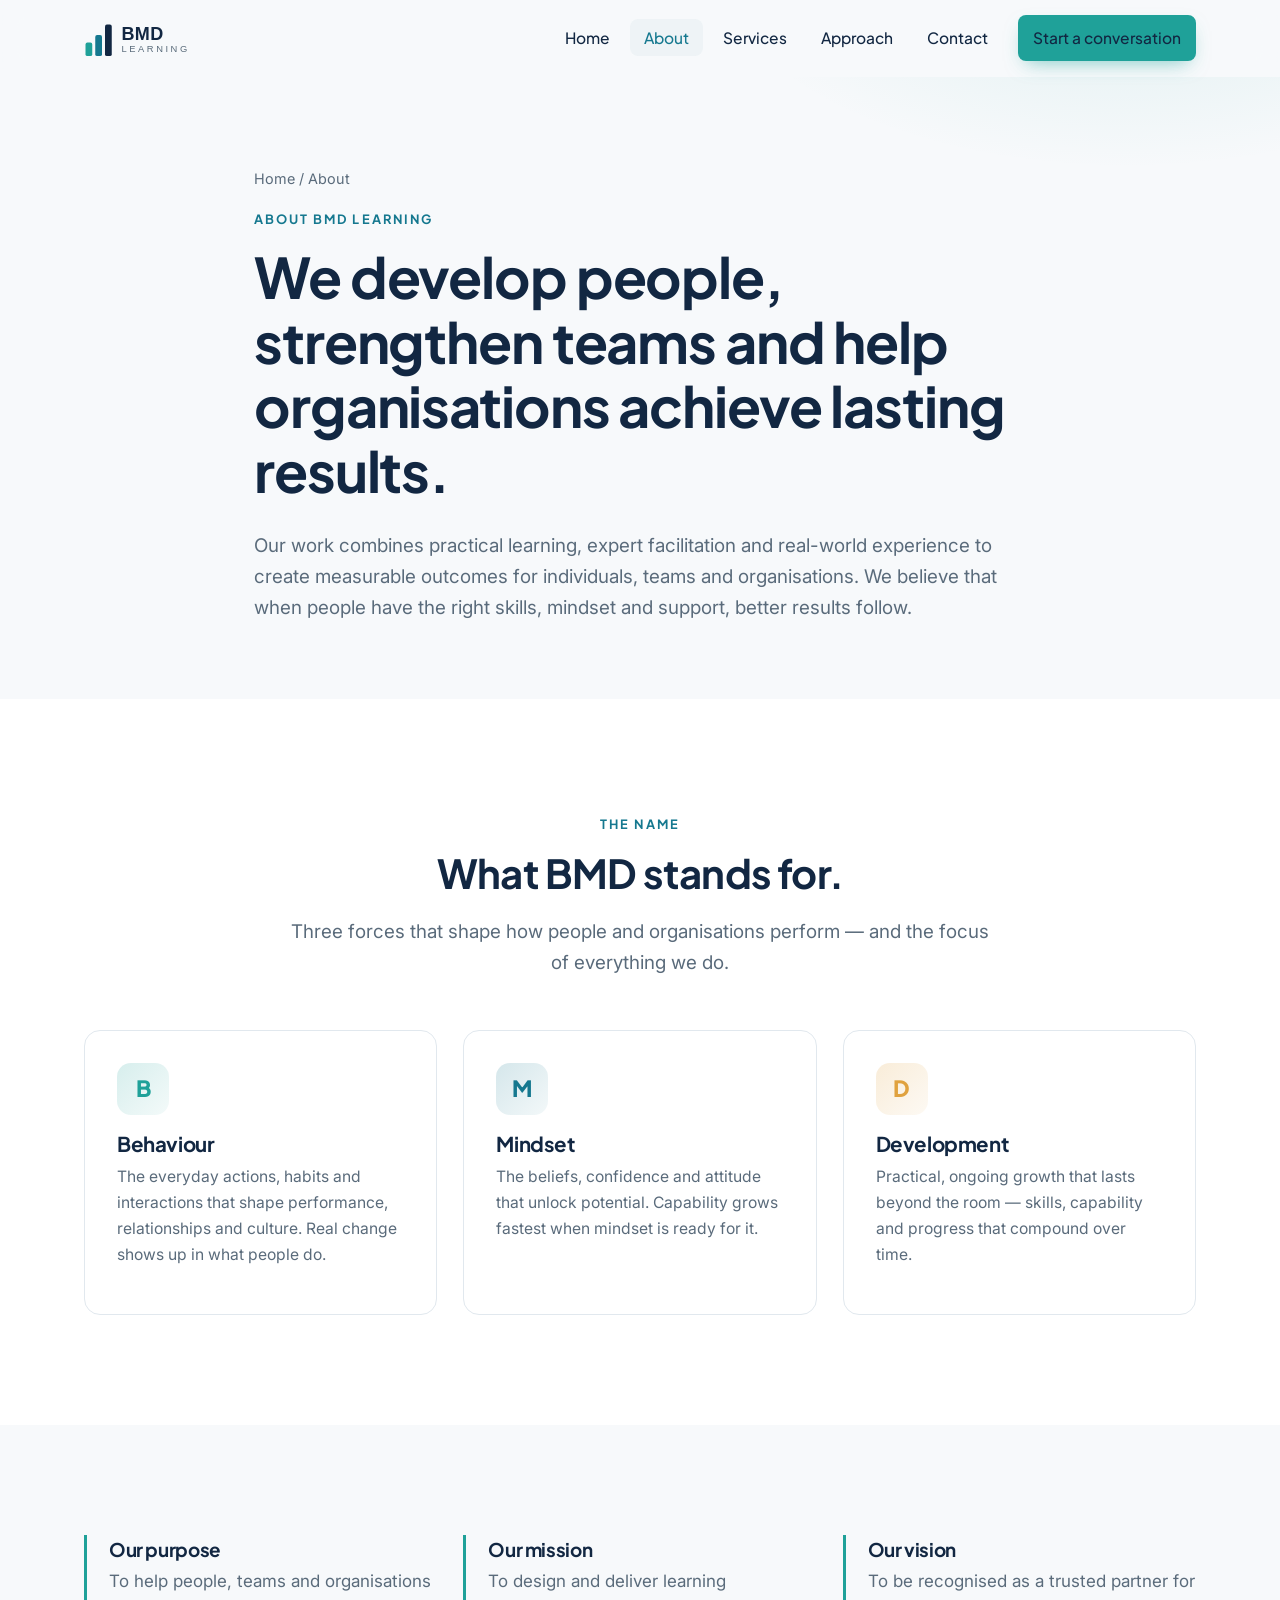
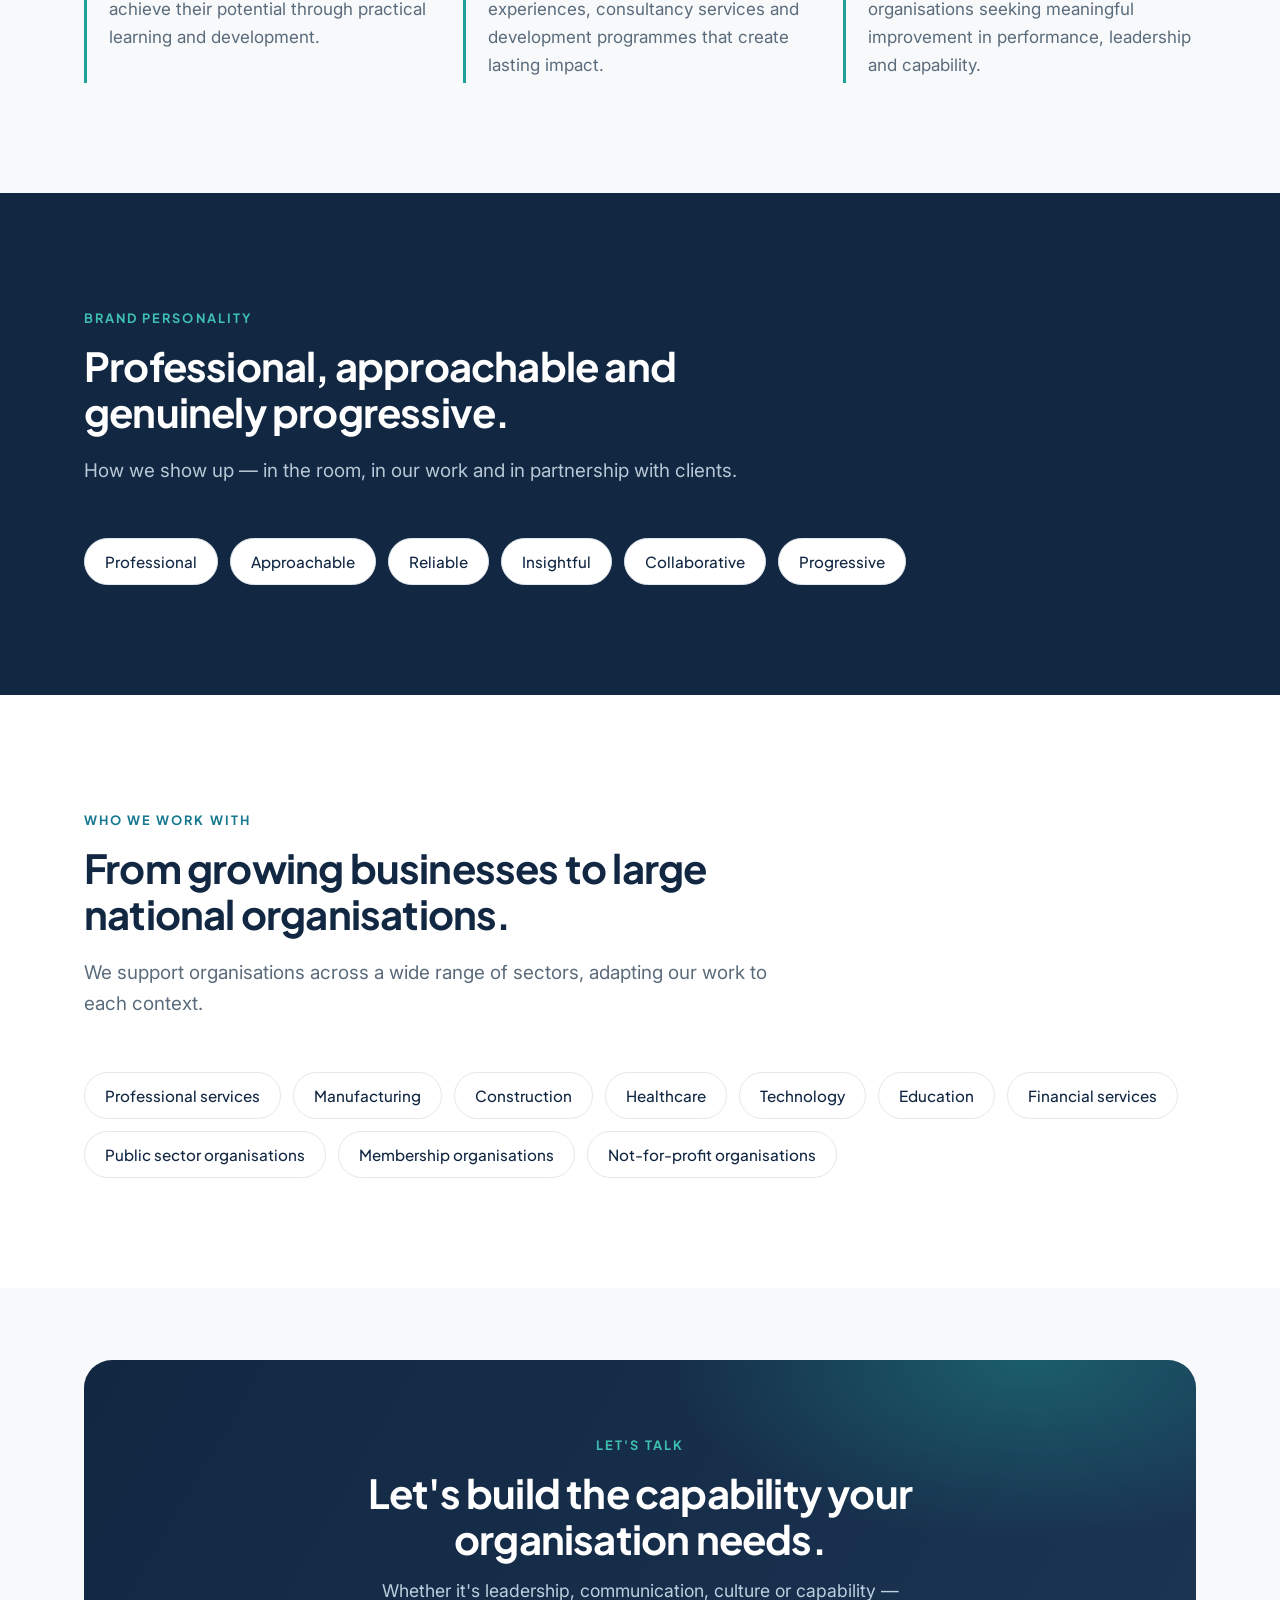
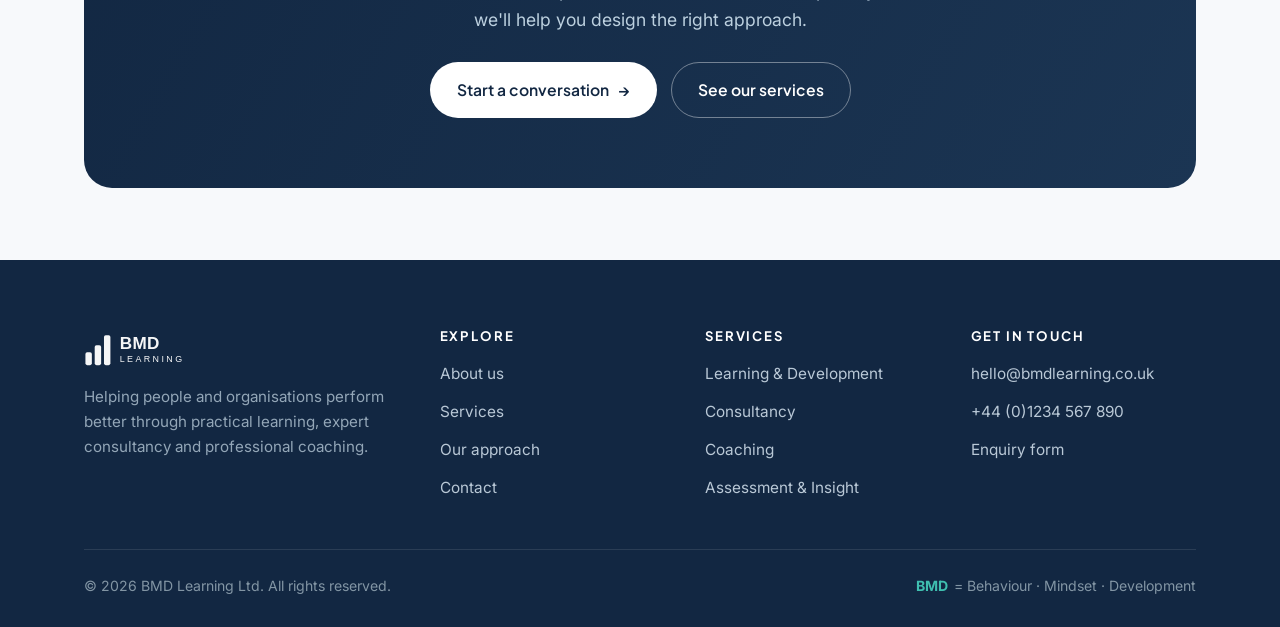
==== about.html @ ddacae54 "Create BMD Learning Ltd brand and website Build a complete, dependency-free static marketing site fo" ====
<!DOCTYPE html>
<html lang="en-GB">
<head>
  <meta charset="UTF-8">
  <meta name="viewport" content="width=device-width, initial-scale=1.0">
  <title>About — BMD Learning Ltd</title>
  <meta name="description" content="BMD Learning Ltd helps organisations improve performance through people. Learn about our purpose, mission, vision and what makes us different.">
  <link rel="icon" type="image/svg+xml" href="assets/favicon.svg">
  <link rel="preconnect" href="https://fonts.googleapis.com">
  <link rel="preconnect" href="https://fonts.gstatic.com" crossorigin>
  <link href="https://fonts.googleapis.com/css2?family=Inter:wght@400;500;600&family=Plus+Jakarta+Sans:wght@500;600;700;800&display=swap" rel="stylesheet">
  <link rel="stylesheet" href="css/styles.css">
</head>
<body>
  <header class="site-header">
    <div class="container nav">
      <a href="index.html" class="nav__logo" aria-label="BMD Learning home"><img src="assets/logo.svg" alt="BMD Learning"></a>
      <nav>
        <ul class="nav__links">
          <li><a href="index.html">Home</a></li>
          <li><a href="about.html" class="active">About</a></li>
          <li><a href="services.html">Services</a></li>
          <li><a href="approach.html">Approach</a></li>
          <li><a href="contact.html">Contact</a></li>
          <li class="nav__cta"><a href="contact.html" class="btn btn--primary">Start a conversation</a></li>
        </ul>
      </nav>
      <button class="nav__toggle" aria-label="Toggle navigation" aria-expanded="false"><span></span><span></span><span></span></button>
    </div>
  </header>

  <main>
    <section class="page-hero">
      <div class="container">
        <p class="breadcrumb"><a href="index.html">Home</a> / About</p>
        <span class="eyebrow">About BMD Learning</span>
        <h1>We develop people, strengthen teams and help organisations achieve lasting results.</h1>
        <p class="lead">Our work combines practical learning, expert facilitation and real-world experience to create measurable outcomes for individuals, teams and organisations. We believe that when people have the right skills, mindset and support, better results follow.</p>
      </div>
    </section>

    <!-- BMD meaning -->
    <section class="section section--alt">
      <div class="container">
        <div class="section-head center reveal">
          <span class="eyebrow">The name</span>
          <h2>What BMD stands for.</h2>
          <p class="lead">Three forces that shape how people and organisations perform — and the focus of everything we do.</p>
        </div>
        <div class="grid grid--3">
          <article class="card reveal">
            <div class="card__icon" style="background:linear-gradient(135deg,rgba(31,161,153,.18),rgba(31,161,153,.05));"><span style="font-family:var(--font-head);font-weight:800;font-size:1.4rem;color:var(--teal)">B</span></div>
            <h3>Behaviour</h3>
            <p>The everyday actions, habits and interactions that shape performance, relationships and culture. Real change shows up in what people do.</p>
          </article>
          <article class="card reveal">
            <div class="card__icon" style="background:linear-gradient(135deg,rgba(21,120,143,.18),rgba(21,120,143,.05));"><span style="font-family:var(--font-head);font-weight:800;font-size:1.4rem;color:var(--teal-dark)">M</span></div>
            <h3>Mindset</h3>
            <p>The beliefs, confidence and attitude that unlock potential. Capability grows fastest when mindset is ready for it.</p>
          </article>
          <article class="card reveal">
            <div class="card__icon" style="background:linear-gradient(135deg,rgba(224,162,63,.2),rgba(224,162,63,.06));"><span style="font-family:var(--font-head);font-weight:800;font-size:1.4rem;color:var(--amber-dark)">D</span></div>
            <h3>Development</h3>
            <p>Practical, ongoing growth that lasts beyond the room — skills, capability and progress that compound over time.</p>
          </article>
        </div>
      </div>
    </section>

    <!-- Purpose / Mission / Vision -->
    <section class="section">
      <div class="container">
        <div class="grid grid--3">
          <div class="pillar reveal"><h3>Our purpose</h3><p>To help people, teams and organisations achieve their potential through practical learning and development.</p></div>
          <div class="pillar reveal"><h3>Our mission</h3><p>To design and deliver learning experiences, consultancy services and development programmes that create lasting impact.</p></div>
          <div class="pillar reveal"><h3>Our vision</h3><p>To be recognised as a trusted partner for organisations seeking meaningful improvement in performance, leadership and capability.</p></div>
        </div>
      </div>
    </section>

    <!-- Brand personality -->
    <section class="section section--ink">
      <div class="container">
        <div class="section-head reveal">
          <span class="eyebrow">Brand personality</span>
          <h2>Professional, approachable and genuinely progressive.</h2>
          <p class="lead">How we show up — in the room, in our work and in partnership with clients.</p>
        </div>
        <div class="chips reveal">
          <span class="chip">Professional</span>
          <span class="chip">Approachable</span>
          <span class="chip">Reliable</span>
          <span class="chip">Insightful</span>
          <span class="chip">Collaborative</span>
          <span class="chip">Progressive</span>
        </div>
      </div>
    </section>

    <!-- Sectors -->
    <section class="section section--alt">
      <div class="container">
        <div class="section-head reveal">
          <span class="eyebrow">Who we work with</span>
          <h2>From growing businesses to large national organisations.</h2>
          <p class="lead">We support organisations across a wide range of sectors, adapting our work to each context.</p>
        </div>
        <div class="chips reveal">
          <span class="chip">Professional services</span>
          <span class="chip">Manufacturing</span>
          <span class="chip">Construction</span>
          <span class="chip">Healthcare</span>
          <span class="chip">Technology</span>
          <span class="chip">Education</span>
          <span class="chip">Financial services</span>
          <span class="chip">Public sector organisations</span>
          <span class="chip">Membership organisations</span>
          <span class="chip">Not-for-profit organisations</span>
        </div>
      </div>
    </section>

    <section class="section section--tight">
      <div class="container">
        <div class="cta-band reveal">
          <span class="eyebrow" style="color:var(--teal-light)">Let's talk</span>
          <h2>Let's build the capability your organisation needs.</h2>
          <p>Whether it's leadership, communication, culture or capability — we'll help you design the right approach.</p>
          <div class="hero__actions"><a href="contact.html" class="btn btn--light">Start a conversation <span class="arrow">→</span></a><a href="services.html" class="btn btn--outline-light">See our services</a></div>
        </div>
      </div>
    </section>
  </main>

  <footer class="site-footer">
    <div class="container">
      <div class="footer__grid">
        <div class="footer__brand">
          <img src="assets/logo.svg" alt="BMD Learning" class="footer__logo">
          <p>Helping people and organisations perform better through practical learning, expert consultancy and professional coaching.</p>
        </div>
        <div class="footer"><h4>Explore</h4><ul><li><a href="about.html">About us</a></li><li><a href="services.html">Services</a></li><li><a href="approach.html">Our approach</a></li><li><a href="contact.html">Contact</a></li></ul></div>
        <div class="footer"><h4>Services</h4><ul><li><a href="services.html#learning">Learning &amp; Development</a></li><li><a href="services.html#consultancy">Consultancy</a></li><li><a href="services.html#coaching">Coaching</a></li><li><a href="services.html#assessment">Assessment &amp; Insight</a></li></ul></div>
        <div class="footer"><h4>Get in touch</h4><ul><li><a href="mailto:hello@bmdlearning.co.uk">hello@bmdlearning.co.uk</a></li><li><a href="tel:+441234567890">+44 (0)1234 567 890</a></li><li><a href="contact.html">Enquiry form</a></li></ul></div>
      </div>
      <div class="footer__bottom">
        <span>© <span id="year">2026</span> BMD Learning Ltd. All rights reserved.</span>
        <span class="footer__bmd"><b>BMD</b> = Behaviour · Mindset · Development</span>
      </div>
    </div>
  </footer>
  <script src="js/main.js"></script>
</body>
</html>
---- css/styles.css ----
/* ==========================================================================
   BMD Learning Ltd — Brand stylesheet
   Behaviour · Mindset · Development
   ========================================================================== */

:root {
  /* Brand palette */
  --ink:        #122742;  /* Deep navy — primary, headings */
  --ink-2:      #1B3553;
  --teal:       #1FA199;  /* Growth teal — primary accent */
  --teal-dark:  #15788F;
  --teal-light: #3FBFB0;
  --amber:      #F4B860;  /* Warm highlight */
  --amber-dark: #E0A23F;

  /* Neutrals */
  --bg:         #F7F9FB;
  --surface:    #FFFFFF;
  --surface-2:  #EEF3F6;
  --line:       #E1E8EE;
  --text:       #233140;
  --muted:      #5A6B7B;
  --muted-2:    #8295A4;

  /* System */
  --radius:     16px;
  --radius-sm:  10px;
  --shadow-sm:  0 1px 3px rgba(18,39,66,.06), 0 1px 2px rgba(18,39,66,.04);
  --shadow:     0 10px 30px -12px rgba(18,39,66,.18);
  --shadow-lg:  0 30px 60px -25px rgba(18,39,66,.30);
  --maxw:       1160px;
  --ease:       cubic-bezier(.16,.84,.44,1);

  --font-head: 'Plus Jakarta Sans', 'Segoe UI', system-ui, sans-serif;
  --font-body: 'Inter', 'Segoe UI', system-ui, -apple-system, sans-serif;
}

/* Reset & base ----------------------------------------------------------- */
*, *::before, *::after { box-sizing: border-box; }
html { scroll-behavior: smooth; -webkit-text-size-adjust: 100%; scroll-padding-top: 90px; }
body {
  margin: 0;
  font-family: var(--font-body);
  color: var(--text);
  background: var(--bg);
  line-height: 1.65;
  font-size: 17px;
  -webkit-font-smoothing: antialiased;
  text-rendering: optimizeLegibility;
}
img, svg { max-width: 100%; display: block; }
a { color: var(--teal-dark); text-decoration: none; transition: color .2s var(--ease); }
a:hover { color: var(--teal); }

h1, h2, h3, h4 {
  font-family: var(--font-head);
  color: var(--ink);
  line-height: 1.15;
  margin: 0 0 .5em;
  font-weight: 700;
  letter-spacing: -0.02em;
}
h1 { font-size: clamp(2.2rem, 5vw, 3.5rem); }
h2 { font-size: clamp(1.7rem, 3.4vw, 2.5rem); }
h3 { font-size: 1.28rem; }
p { margin: 0 0 1rem; }

/* Layout helpers --------------------------------------------------------- */
.container { width: 100%; max-width: var(--maxw); margin: 0 auto; padding: 0 24px; }
.section { padding: clamp(64px, 9vw, 110px) 0; }
.section--tight { padding: clamp(48px, 6vw, 72px) 0; }
.section--alt { background: var(--surface); }
.section--ink { background: var(--ink); color: #D8E2EC; }
.section--ink h2, .section--ink h3 { color: #fff; }

.eyebrow {
  display: inline-block;
  font-family: var(--font-head);
  font-size: .8rem;
  font-weight: 700;
  letter-spacing: .16em;
  text-transform: uppercase;
  color: var(--teal-dark);
  margin-bottom: 14px;
}
.section--ink .eyebrow { color: var(--teal-light); }

.section-head { max-width: 720px; margin-bottom: 52px; }
.section-head.center { margin-left: auto; margin-right: auto; text-align: center; }
.lead { font-size: 1.18rem; color: var(--muted); }
.section--ink .lead { color: #B9C8D6; }

/* Buttons ---------------------------------------------------------------- */
.btn {
  display: inline-flex;
  align-items: center;
  gap: 9px;
  font-family: var(--font-head);
  font-weight: 600;
  font-size: .98rem;
  padding: 14px 26px;
  border-radius: 999px;
  border: 1.5px solid transparent;
  cursor: pointer;
  transition: transform .2s var(--ease), box-shadow .25s var(--ease), background .2s, color .2s, border-color .2s;
  white-space: nowrap;
}
.btn:hover { transform: translateY(-2px); }
.btn--primary { background: var(--teal); color: #fff; box-shadow: 0 8px 20px -8px rgba(31,161,153,.6); }
.btn--primary:hover { background: var(--teal-dark); color: #fff; box-shadow: 0 12px 26px -8px rgba(31,161,153,.7); }
.btn--ghost { border-color: var(--line); color: var(--ink); background: var(--surface); }
.btn--ghost:hover { border-color: var(--teal); color: var(--teal-dark); }
.btn--light { background: #fff; color: var(--ink); }
.btn--light:hover { color: var(--ink); background: #EAF6F4; }
.btn--outline-light { border-color: rgba(255,255,255,.4); color: #fff; }
.btn--outline-light:hover { border-color: #fff; color: #fff; background: rgba(255,255,255,.08); }
.btn .arrow { transition: transform .2s var(--ease); }
.btn:hover .arrow { transform: translateX(3px); }

/* Header / nav ----------------------------------------------------------- */
.site-header {
  position: sticky; top: 0; z-index: 50;
  background: rgba(247,249,251,.82);
  backdrop-filter: saturate(180%) blur(14px);
  border-bottom: 1px solid transparent;
  transition: border-color .3s, background .3s, box-shadow .3s;
}
.site-header.scrolled { border-color: var(--line); box-shadow: var(--shadow-sm); background: rgba(255,255,255,.9); }
.nav { display: flex; align-items: center; justify-content: space-between; height: 76px; }
.nav__logo img { height: 42px; }
.nav__links { display: flex; align-items: center; gap: 6px; list-style: none; margin: 0; padding: 0; }
.nav__links a {
  font-family: var(--font-head);
  font-weight: 500;
  font-size: .97rem;
  color: var(--ink);
  padding: 9px 14px;
  border-radius: 8px;
  transition: background .2s, color .2s;
}
.nav__links a:hover, .nav__links a.active { background: var(--surface-2); color: var(--teal-dark); }
.nav__cta { margin-left: 10px; }
.nav__toggle {
  display: none; background: none; border: 0; cursor: pointer; padding: 8px;
  width: 44px; height: 44px;
}
.nav__toggle span { display: block; width: 24px; height: 2px; background: var(--ink); border-radius: 2px; transition: .25s var(--ease); margin: 5px auto; }
.nav__toggle[aria-expanded="true"] span:nth-child(1) { transform: translateY(7px) rotate(45deg); }
.nav__toggle[aria-expanded="true"] span:nth-child(2) { opacity: 0; }
.nav__toggle[aria-expanded="true"] span:nth-child(3) { transform: translateY(-7px) rotate(-45deg); }

/* Hero ------------------------------------------------------------------- */
.hero { position: relative; overflow: hidden; padding: clamp(70px, 9vw, 130px) 0 clamp(64px, 8vw, 110px); }
.hero::before {
  content: ""; position: absolute; inset: 0; z-index: 0;
  background:
    radial-gradient(900px 500px at 82% -8%, rgba(31,161,153,.16), transparent 60%),
    radial-gradient(700px 500px at 5% 110%, rgba(244,184,96,.12), transparent 55%);
}
.hero .container { position: relative; z-index: 1; }
.hero__grid { display: grid; grid-template-columns: 1.05fr .95fr; gap: 56px; align-items: center; }
.hero h1 { margin-bottom: 18px; }
.hero h1 .accent { color: var(--teal); }
.hero__sub { font-size: 1.22rem; color: var(--muted); max-width: 540px; margin-bottom: 30px; }
.hero__actions { display: flex; flex-wrap: wrap; gap: 14px; margin-bottom: 36px; }
.hero__meta { display: flex; gap: 28px; flex-wrap: wrap; }
.hero__meta div { display: flex; flex-direction: column; }
.hero__meta b { font-family: var(--font-head); font-size: 1.55rem; color: var(--ink); }
.hero__meta span { font-size: .9rem; color: var(--muted); }

/* Hero visual card */
.hero__card {
  background: var(--surface);
  border: 1px solid var(--line);
  border-radius: 24px;
  padding: 30px;
  box-shadow: var(--shadow-lg);
  position: relative;
}
.hero__card h4 { font-size: .82rem; letter-spacing: .14em; text-transform: uppercase; color: var(--muted-2); margin-bottom: 18px; }
.bmd-list { list-style: none; margin: 0; padding: 0; display: grid; gap: 14px; }
.bmd-list li { display: flex; gap: 14px; align-items: flex-start; }
.bmd-badge {
  flex: none; width: 42px; height: 42px; border-radius: 12px;
  display: grid; place-items: center; font-family: var(--font-head); font-weight: 800; color: #fff; font-size: 1.05rem;
}
.bmd-badge.b { background: var(--teal); }
.bmd-badge.m { background: var(--teal-dark); }
.bmd-badge.d { background: var(--amber-dark); }
.bmd-list strong { font-family: var(--font-head); color: var(--ink); display: block; font-size: 1.02rem; }
.bmd-list small { color: var(--muted); font-size: .92rem; }

/* Cards / grids ---------------------------------------------------------- */
.grid { display: grid; gap: 26px; }
.grid--2 { grid-template-columns: repeat(2, 1fr); }
.grid--3 { grid-template-columns: repeat(3, 1fr); }
.grid--4 { grid-template-columns: repeat(4, 1fr); }

.card {
  background: var(--surface);
  border: 1px solid var(--line);
  border-radius: var(--radius);
  padding: 32px;
  transition: transform .25s var(--ease), box-shadow .25s var(--ease), border-color .25s;
  height: 100%;
}
.card:hover { transform: translateY(-4px); box-shadow: var(--shadow); border-color: #D2DEE7; }
.card__icon {
  width: 52px; height: 52px; border-radius: 14px;
  display: grid; place-items: center; margin-bottom: 18px;
  background: linear-gradient(135deg, rgba(31,161,153,.14), rgba(31,161,153,.05));
  color: var(--teal-dark);
}
.card__icon svg { width: 26px; height: 26px; }
.card h3 { margin-bottom: 8px; }
.card p { color: var(--muted); margin-bottom: 14px; font-size: .98rem; }
.card ul { margin: 0; padding-left: 0; list-style: none; }
.card ul li { position: relative; padding-left: 24px; margin-bottom: 7px; color: var(--text); font-size: .96rem; }
.card ul li::before {
  content: ""; position: absolute; left: 4px; top: .55em;
  width: 8px; height: 8px; border-radius: 50%; background: var(--teal-light);
}
.card__tag { font-family: var(--font-head); font-size: .78rem; font-weight: 700; letter-spacing: .12em; text-transform: uppercase; color: var(--teal-dark); }

/* Approach steps --------------------------------------------------------- */
.steps { display: grid; grid-template-columns: repeat(5, 1fr); gap: 20px; counter-reset: step; }
.step { position: relative; padding-top: 18px; }
.step::before {
  counter-increment: step; content: "0" counter(step);
  font-family: var(--font-head); font-weight: 800; font-size: 1.05rem;
  color: var(--teal); display: block; margin-bottom: 10px;
}
.step::after {
  content: ""; position: absolute; top: 7px; left: 0; width: 38px; height: 4px; border-radius: 4px;
  background: linear-gradient(90deg, var(--teal), var(--amber));
}
.step h3 { font-size: 1.12rem; margin-bottom: 6px; }
.step p { color: var(--muted); font-size: .95rem; margin: 0; }

/* Difference / values ---------------------------------------------------- */
.feature { display: flex; gap: 16px; align-items: flex-start; }
.feature__dot { flex: none; width: 44px; height: 44px; border-radius: 12px; background: var(--surface-2); display: grid; place-items: center; color: var(--teal-dark); }
.section--ink .feature__dot { background: rgba(255,255,255,.08); color: var(--teal-light); }
.feature h3 { font-size: 1.1rem; margin-bottom: 4px; }
.feature p { color: var(--muted); font-size: .96rem; margin: 0; }
.section--ink .feature p { color: #A9BACA; }

/* Pillars (purpose/mission/vision) -------------------------------------- */
.pillar { border-left: 3px solid var(--teal); padding: 4px 0 4px 22px; }
.pillar h3 { font-size: 1.18rem; margin-bottom: 6px; }
.pillar p { color: var(--muted); margin: 0; }

/* Sectors / tags --------------------------------------------------------- */
.chips { display: flex; flex-wrap: wrap; gap: 12px; }
.chip {
  background: var(--surface); border: 1px solid var(--line); border-radius: 999px;
  padding: 10px 20px; font-family: var(--font-head); font-weight: 500; font-size: .95rem; color: var(--ink);
  transition: border-color .2s, color .2s, transform .2s var(--ease);
}
.chip:hover { border-color: var(--teal); color: var(--teal-dark); transform: translateY(-2px); }

/* CTA band --------------------------------------------------------------- */
.cta-band { position: relative; overflow: hidden; background: linear-gradient(120deg, var(--ink), var(--ink-2)); color: #fff; border-radius: 28px; padding: clamp(40px, 6vw, 70px); text-align: center; }
.cta-band::before { content:""; position:absolute; inset:0; background: radial-gradient(600px 300px at 85% 0%, rgba(31,161,153,.4), transparent 60%); }
.cta-band > * { position: relative; z-index: 1; }
.cta-band h2 { color: #fff; max-width: 640px; margin: 0 auto 14px; }
.cta-band p { color: #BCD0DF; max-width: 540px; margin: 0 auto 28px; font-size: 1.1rem; }
.cta-band .hero__actions { justify-content: center; margin: 0; }

/* Forms ------------------------------------------------------------------ */
.form { display: grid; gap: 18px; }
.form__row { display: grid; grid-template-columns: 1fr 1fr; gap: 18px; }
.field { display: flex; flex-direction: column; gap: 7px; }
.field label { font-family: var(--font-head); font-weight: 600; font-size: .92rem; color: var(--ink); }
.field input, .field select, .field textarea {
  font-family: var(--font-body); font-size: 1rem; color: var(--text);
  padding: 13px 15px; border: 1.5px solid var(--line); border-radius: var(--radius-sm);
  background: var(--surface); transition: border-color .2s, box-shadow .2s;
}
.field textarea { resize: vertical; min-height: 130px; }
.field input:focus, .field select:focus, .field textarea:focus {
  outline: none; border-color: var(--teal); box-shadow: 0 0 0 4px rgba(31,161,153,.12);
}
.form__note { font-size: .88rem; color: var(--muted); }
.form-status { font-size: .96rem; padding: 12px 16px; border-radius: var(--radius-sm); display: none; }
.form-status.show { display: block; }
.form-status.ok { background: rgba(31,161,153,.1); color: var(--teal-dark); border: 1px solid rgba(31,161,153,.3); }

/* Contact info cards */
.info-card { display: flex; gap: 16px; align-items: flex-start; margin-bottom: 22px; }
.info-card .feature__dot { background: var(--surface-2); }
.info-card h4 { font-family: var(--font-head); margin: 0 0 2px; color: var(--ink); font-size: 1.02rem; }
.info-card p, .info-card a { margin: 0; color: var(--muted); }

/* Page hero (interior) --------------------------------------------------- */
.page-hero { padding: clamp(56px, 7vw, 92px) 0 clamp(40px,5vw,60px); position: relative; overflow: hidden; }
.page-hero::before {
  content:""; position:absolute; inset:0;
  background: radial-gradient(700px 360px at 88% -20%, rgba(31,161,153,.12), transparent 60%);
}
.page-hero .container { position: relative; z-index: 1; max-width: 820px; }
.breadcrumb { font-size: .9rem; color: var(--muted); margin-bottom: 14px; }
.breadcrumb a { color: var(--muted); }

/* Footer ----------------------------------------------------------------- */
.site-footer { background: var(--ink); color: #B9C8D6; padding: 68px 0 30px; }
.footer__grid { display: grid; grid-template-columns: 1.4fr 1fr 1fr 1fr; gap: 40px; margin-bottom: 48px; }
.footer__brand p { color: #93A6B7; font-size: .95rem; max-width: 300px; margin-top: 16px; }
.footer__logo { filter: brightness(0) invert(1); height: 40px; opacity: .96; }
.footer h4 { color: #fff; font-size: .82rem; letter-spacing: .14em; text-transform: uppercase; margin-bottom: 16px; font-family: var(--font-head); }
.footer ul { list-style: none; margin: 0; padding: 0; display: grid; gap: 10px; }
.footer ul a { color: #B9C8D6; font-size: .96rem; }
.footer ul a:hover { color: var(--teal-light); }
.footer__bottom { border-top: 1px solid rgba(255,255,255,.1); padding-top: 24px; display: flex; justify-content: space-between; gap: 16px; flex-wrap: wrap; font-size: .88rem; color: #8295A4; }
.footer__bmd { display: inline-flex; gap: 6px; align-items: center; }
.footer__bmd b { color: var(--teal-light); }

/* Reveal on scroll ------------------------------------------------------- */
.reveal { opacity: 0; transform: translateY(22px); transition: opacity .7s var(--ease), transform .7s var(--ease); }
.reveal.in { opacity: 1; transform: none; }

/* Responsive ------------------------------------------------------------- */
@media (max-width: 980px) {
  .hero__grid { grid-template-columns: 1fr; gap: 40px; }
  .grid--4 { grid-template-columns: repeat(2, 1fr); }
  .steps { grid-template-columns: repeat(2, 1fr); gap: 28px; }
  .footer__grid { grid-template-columns: 1fr 1fr; gap: 32px; }
}
@media (max-width: 760px) {
  .nav__links {
    position: absolute; top: 76px; left: 0; right: 0;
    flex-direction: column; align-items: stretch; gap: 4px;
    background: var(--surface); border-bottom: 1px solid var(--line);
    padding: 16px 20px 22px; box-shadow: var(--shadow);
    transform: translateY(-12px); opacity: 0; pointer-events: none;
    transition: .25s var(--ease);
  }
  .nav__links.open { transform: none; opacity: 1; pointer-events: auto; }
  .nav__links a { padding: 12px 14px; }
  .nav__cta { margin: 6px 0 0; }
  .nav__toggle { display: block; }
  .grid--2, .grid--3, .grid--4 { grid-template-columns: 1fr; }
  .form__row { grid-template-columns: 1fr; }
}
@media (max-width: 480px) {
  .steps { grid-template-columns: 1fr; }
  body { font-size: 16px; }
}

@media (prefers-reduced-motion: reduce) {
  * { scroll-behavior: auto !important; }
  .reveal { opacity: 1; transform: none; transition: none; }
}
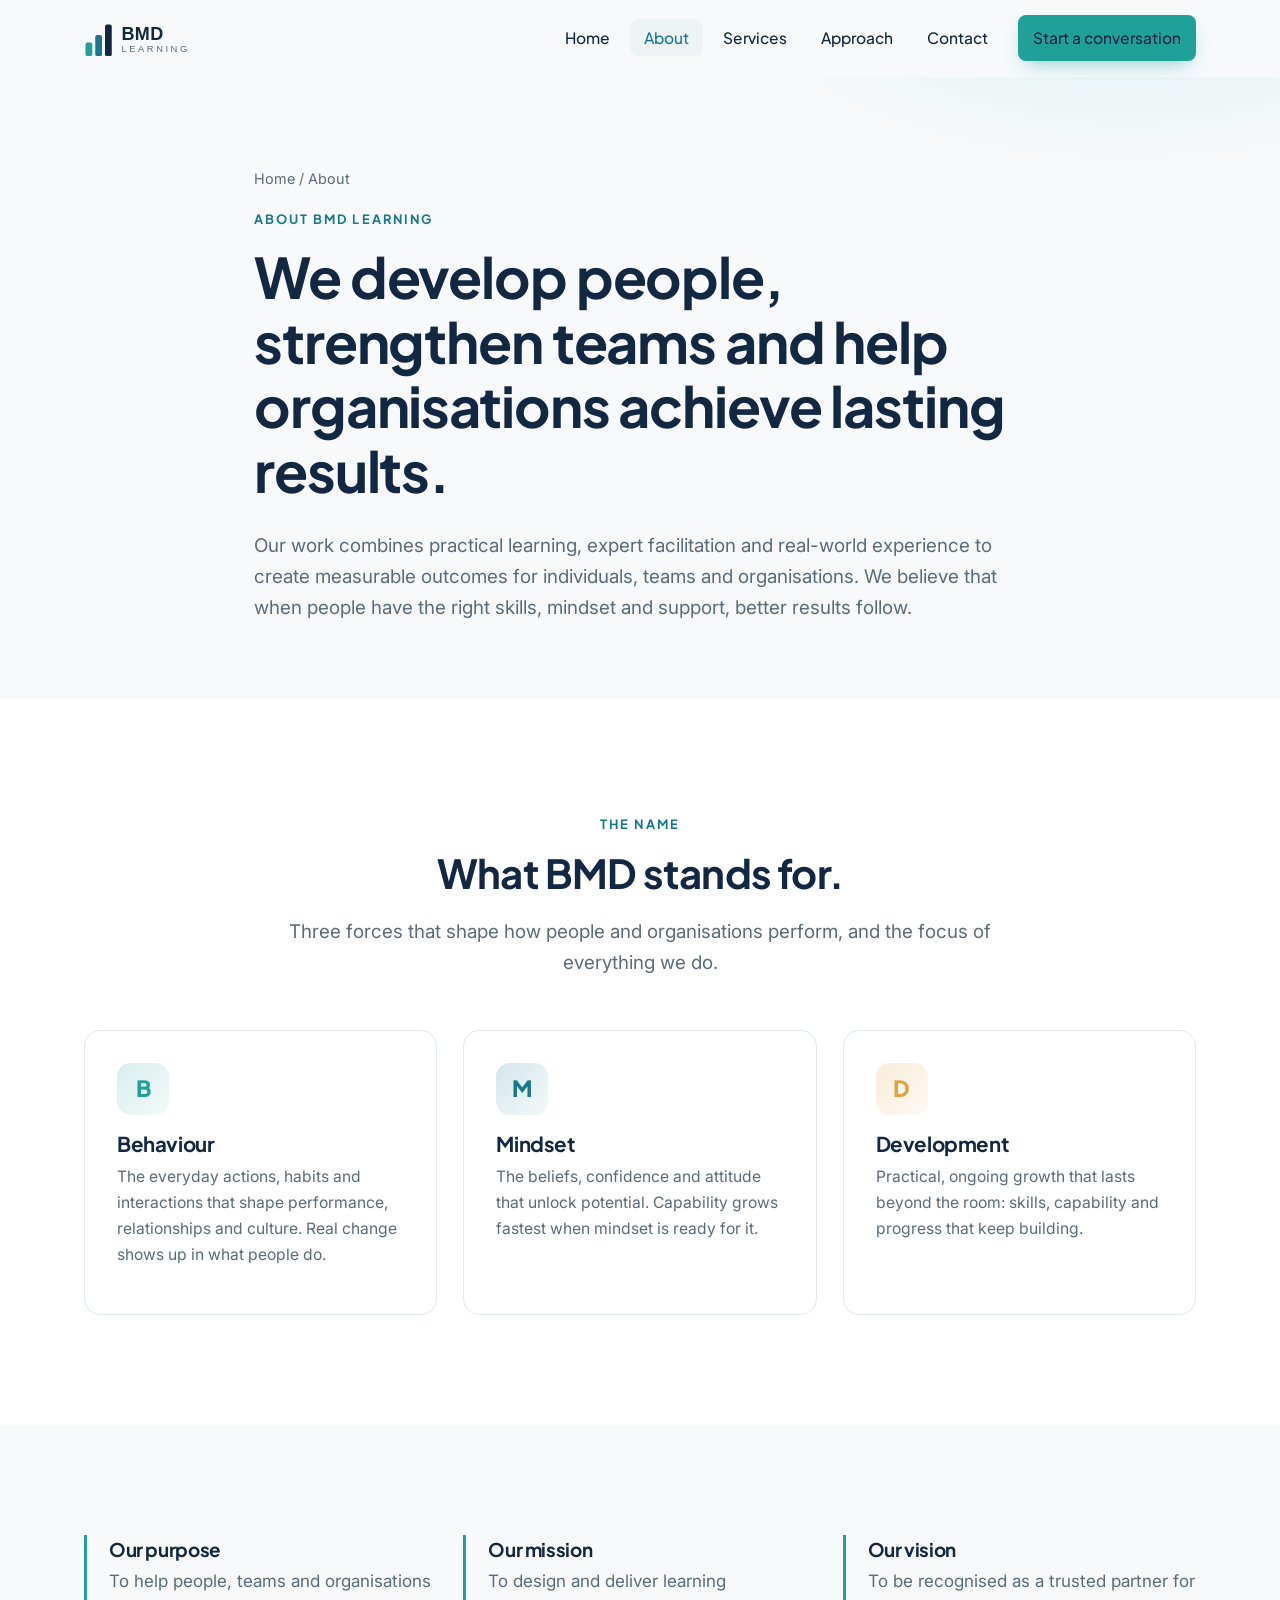
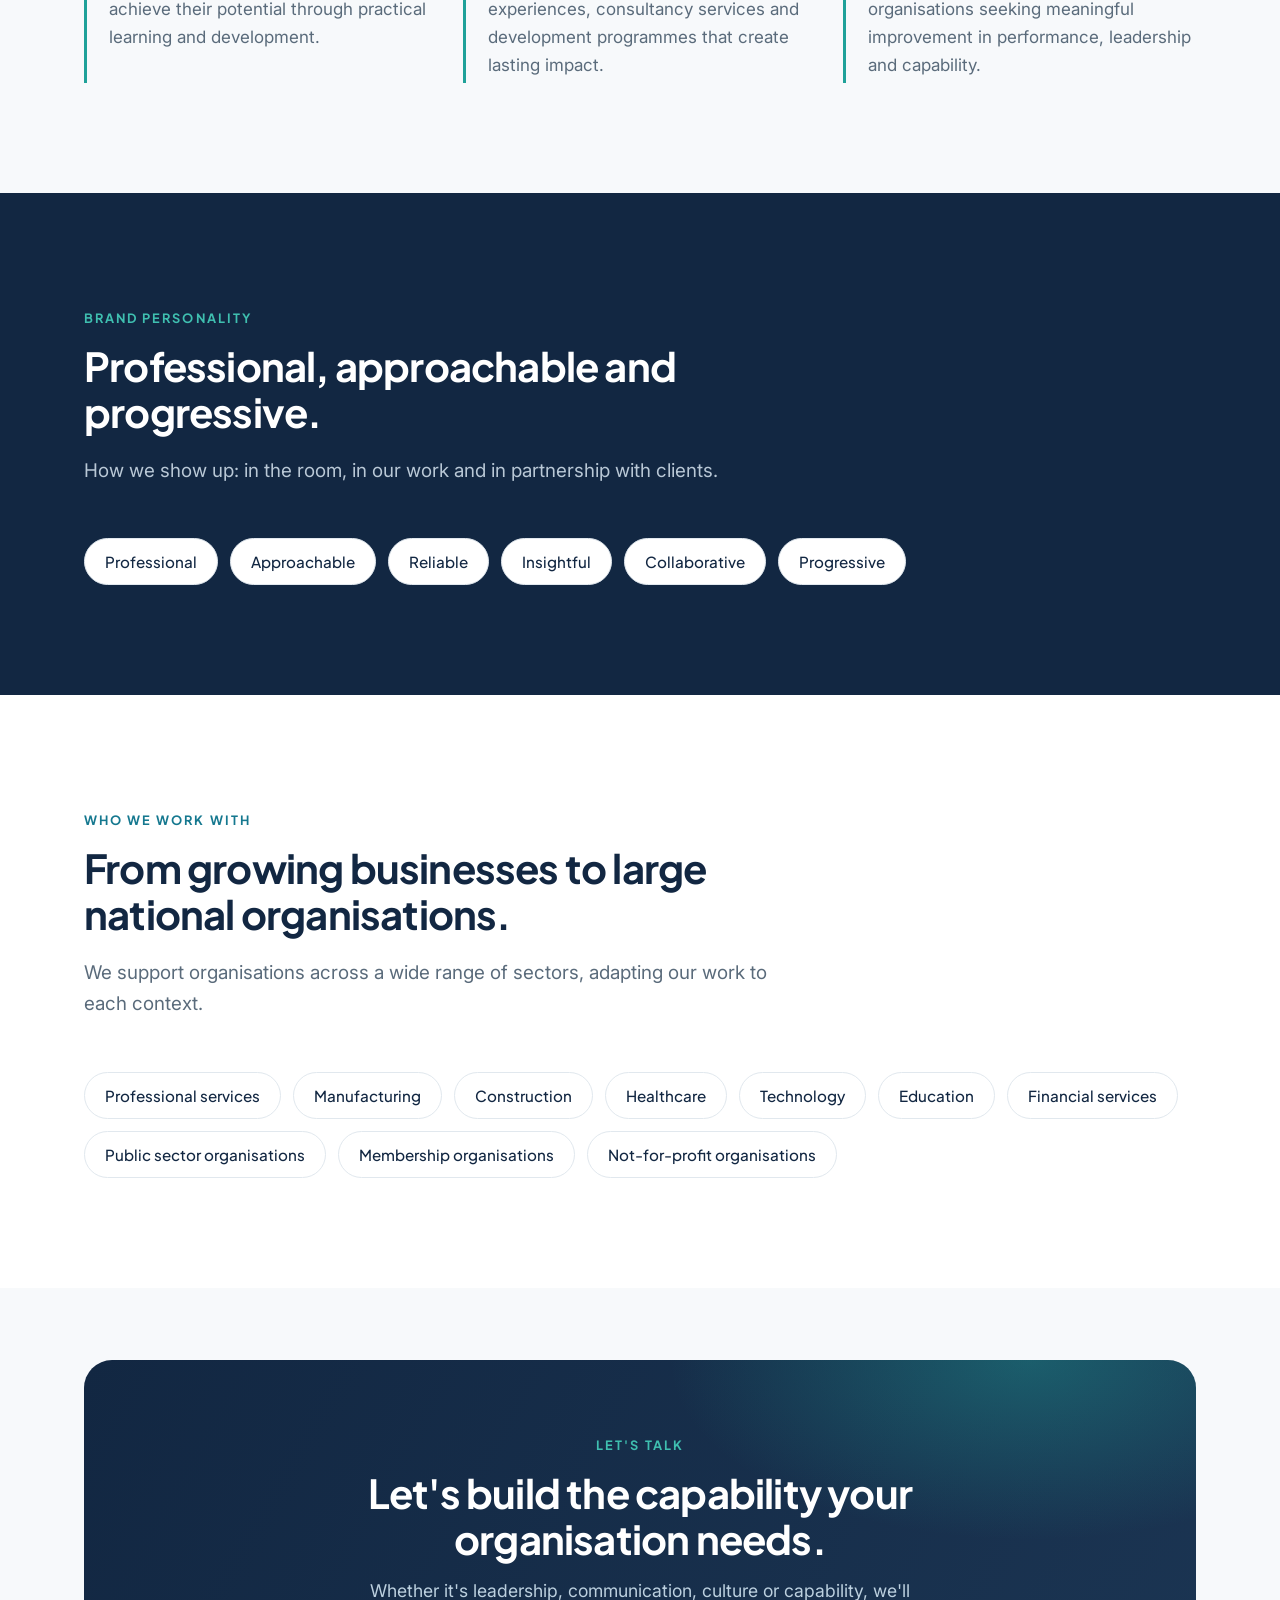
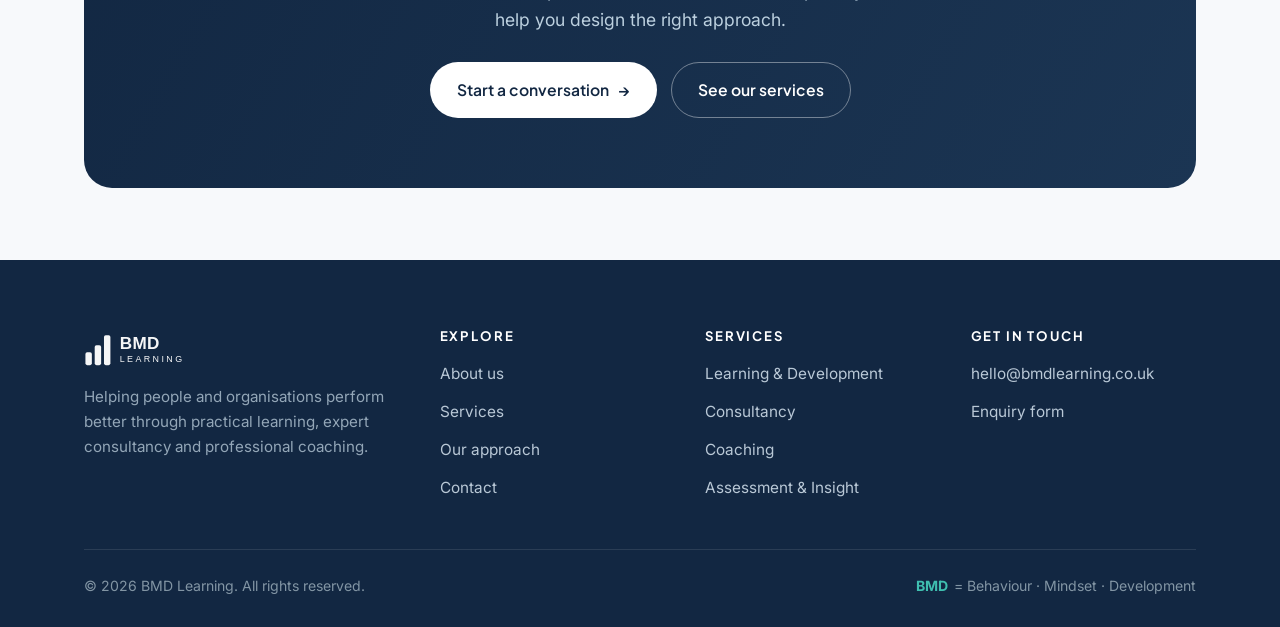
==== commit 5a75b870: "Refine copy: drop "Ltd", remove em dashes and AI-tell phrasing - Display company name as "BMD Learni" ====
--- a/about.html
+++ b/about.html
@@ -3,8 +3,8 @@
 <head>
   <meta charset="UTF-8">
   <meta name="viewport" content="width=device-width, initial-scale=1.0">
-  <title>About — BMD Learning Ltd</title>
-  <meta name="description" content="BMD Learning Ltd helps organisations improve performance through people. Learn about our purpose, mission, vision and what makes us different.">
+  <title>About | BMD Learning</title>
+  <meta name="description" content="BMD Learning helps organisations improve performance through people. Learn about our purpose, mission, vision and what makes us different.">
   <link rel="icon" type="image/svg+xml" href="assets/favicon.svg">
   <link rel="preconnect" href="https://fonts.googleapis.com">
   <link rel="preconnect" href="https://fonts.gstatic.com" crossorigin>
@@ -45,7 +45,7 @@
         <div class="section-head center reveal">
           <span class="eyebrow">The name</span>
           <h2>What BMD stands for.</h2>
-          <p class="lead">Three forces that shape how people and organisations perform — and the focus of everything we do.</p>
+          <p class="lead">Three forces that shape how people and organisations perform, and the focus of everything we do.</p>
         </div>
         <div class="grid grid--3">
           <article class="card reveal">
@@ -61,7 +61,7 @@
           <article class="card reveal">
             <div class="card__icon" style="background:linear-gradient(135deg,rgba(224,162,63,.2),rgba(224,162,63,.06));"><span style="font-family:var(--font-head);font-weight:800;font-size:1.4rem;color:var(--amber-dark)">D</span></div>
             <h3>Development</h3>
-            <p>Practical, ongoing growth that lasts beyond the room — skills, capability and progress that compound over time.</p>
+            <p>Practical, ongoing growth that lasts beyond the room: skills, capability and progress that keep building.</p>
           </article>
         </div>
       </div>
@@ -83,8 +83,8 @@
       <div class="container">
         <div class="section-head reveal">
           <span class="eyebrow">Brand personality</span>
-          <h2>Professional, approachable and genuinely progressive.</h2>
-          <p class="lead">How we show up — in the room, in our work and in partnership with clients.</p>
+          <h2>Professional, approachable and progressive.</h2>
+          <p class="lead">How we show up: in the room, in our work and in partnership with clients.</p>
         </div>
         <div class="chips reveal">
           <span class="chip">Professional</span>
@@ -125,7 +125,7 @@
         <div class="cta-band reveal">
           <span class="eyebrow" style="color:var(--teal-light)">Let's talk</span>
           <h2>Let's build the capability your organisation needs.</h2>
-          <p>Whether it's leadership, communication, culture or capability — we'll help you design the right approach.</p>
+          <p>Whether it's leadership, communication, culture or capability, we'll help you design the right approach.</p>
           <div class="hero__actions"><a href="contact.html" class="btn btn--light">Start a conversation <span class="arrow">→</span></a><a href="services.html" class="btn btn--outline-light">See our services</a></div>
         </div>
       </div>
@@ -141,10 +141,10 @@
         </div>
         <div class="footer"><h4>Explore</h4><ul><li><a href="about.html">About us</a></li><li><a href="services.html">Services</a></li><li><a href="approach.html">Our approach</a></li><li><a href="contact.html">Contact</a></li></ul></div>
         <div class="footer"><h4>Services</h4><ul><li><a href="services.html#learning">Learning &amp; Development</a></li><li><a href="services.html#consultancy">Consultancy</a></li><li><a href="services.html#coaching">Coaching</a></li><li><a href="services.html#assessment">Assessment &amp; Insight</a></li></ul></div>
-        <div class="footer"><h4>Get in touch</h4><ul><li><a href="mailto:hello@bmdlearning.co.uk">hello@bmdlearning.co.uk</a></li><li><a href="tel:+441234567890">+44 (0)1234 567 890</a></li><li><a href="contact.html">Enquiry form</a></li></ul></div>
+        <div class="footer"><h4>Get in touch</h4><ul><li><a href="mailto:hello@bmdlearning.co.uk">hello@bmdlearning.co.uk</a></li><li><a href="contact.html">Enquiry form</a></li></ul></div>
       </div>
       <div class="footer__bottom">
-        <span>© <span id="year">2026</span> BMD Learning Ltd. All rights reserved.</span>
+        <span>© <span id="year">2026</span> BMD Learning. All rights reserved.</span>
         <span class="footer__bmd"><b>BMD</b> = Behaviour · Mindset · Development</span>
       </div>
     </div>
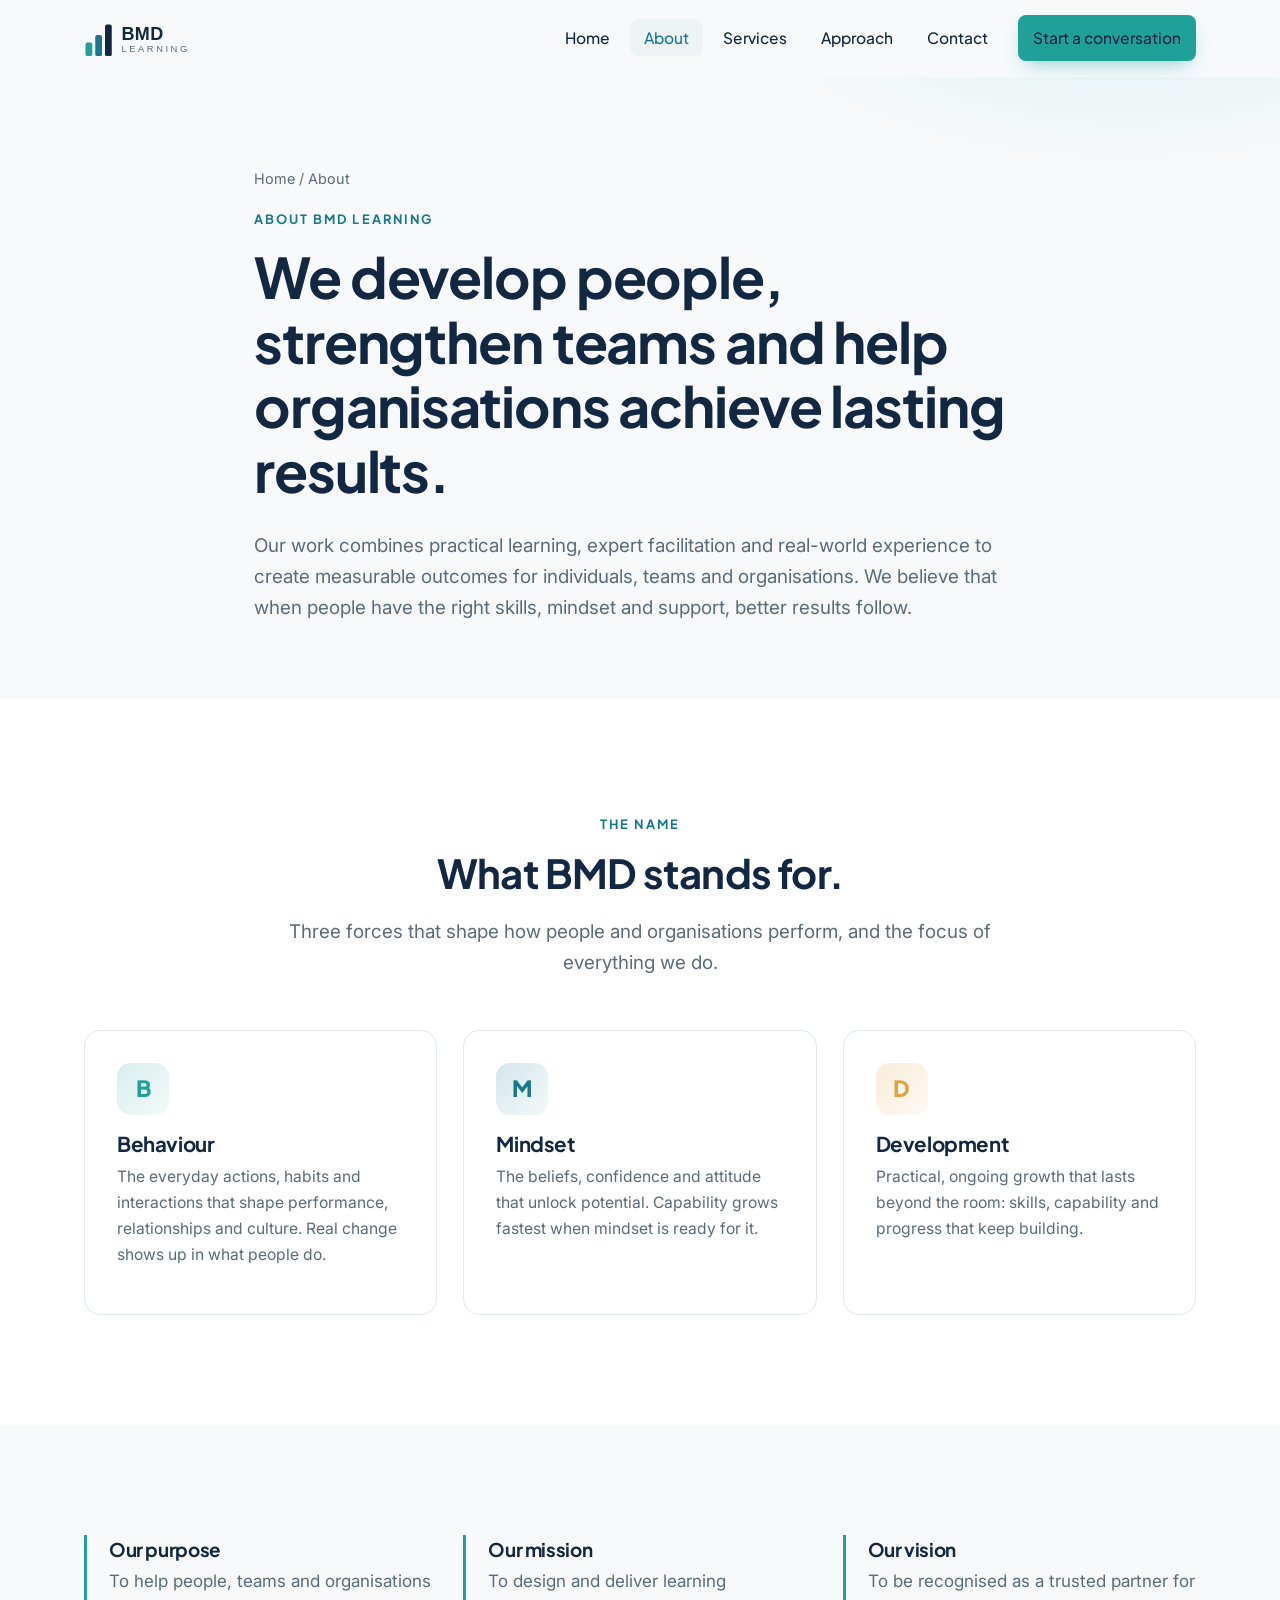
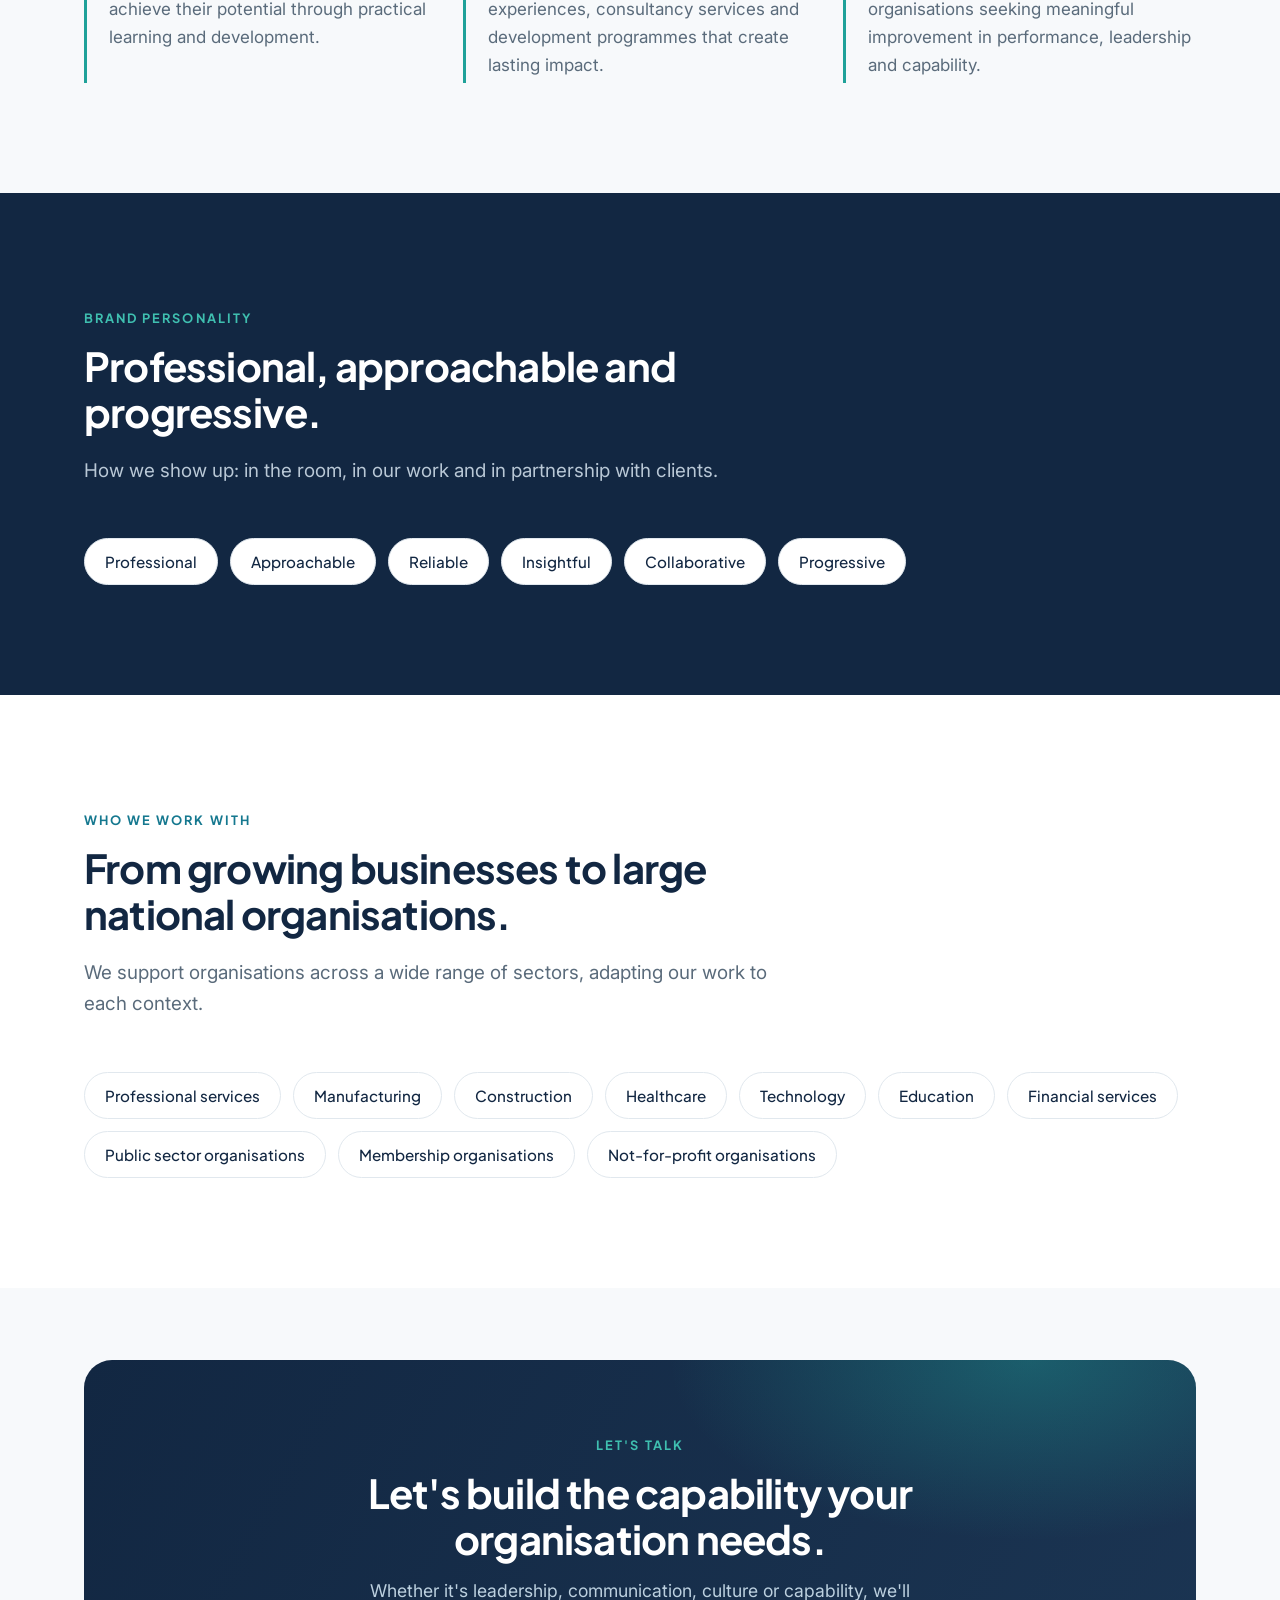
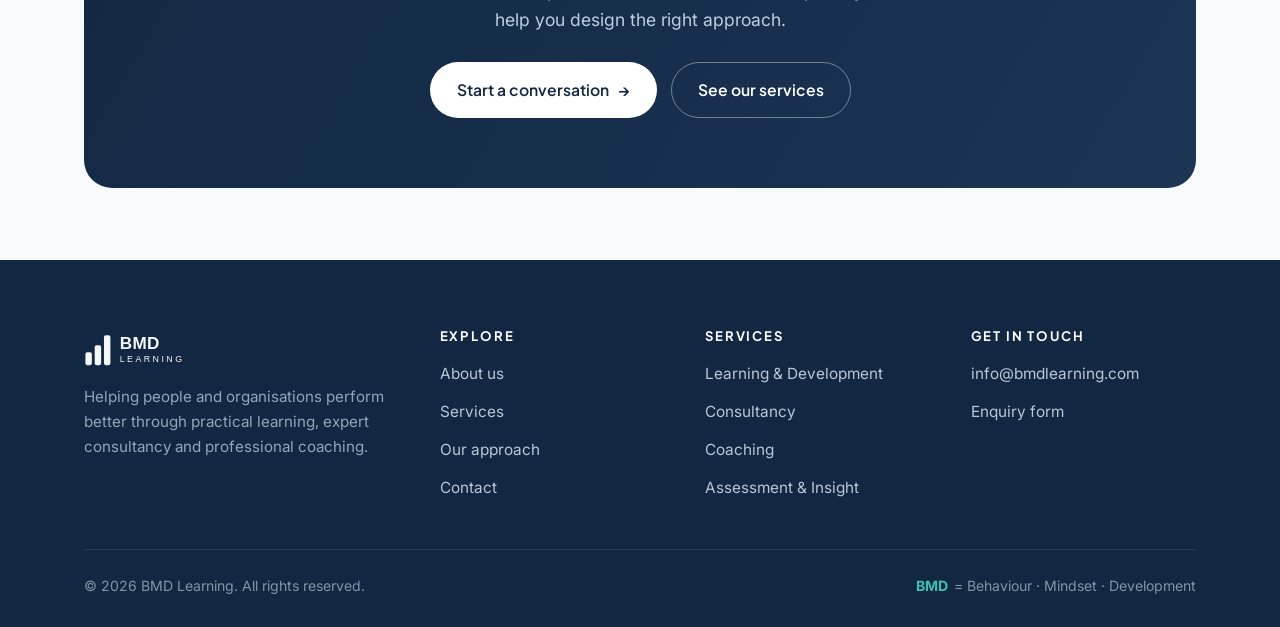
==== commit 696cbfca: "Use info@bmdlearning.com as the contact address Set the contact email to info@bmdlearning.com for bo" ====
--- a/about.html
+++ b/about.html
@@ -141,7 +141,7 @@
         </div>
         <div class="footer"><h4>Explore</h4><ul><li><a href="about.html">About us</a></li><li><a href="services.html">Services</a></li><li><a href="approach.html">Our approach</a></li><li><a href="contact.html">Contact</a></li></ul></div>
         <div class="footer"><h4>Services</h4><ul><li><a href="services.html#learning">Learning &amp; Development</a></li><li><a href="services.html#consultancy">Consultancy</a></li><li><a href="services.html#coaching">Coaching</a></li><li><a href="services.html#assessment">Assessment &amp; Insight</a></li></ul></div>
-        <div class="footer"><h4>Get in touch</h4><ul><li><a href="mailto:hello@bmdlearning.co.uk">hello@bmdlearning.co.uk</a></li><li><a href="contact.html">Enquiry form</a></li></ul></div>
+        <div class="footer"><h4>Get in touch</h4><ul><li><a href="mailto:info@bmdlearning.com">info@bmdlearning.com</a></li><li><a href="contact.html">Enquiry form</a></li></ul></div>
       </div>
       <div class="footer__bottom">
         <span>© <span id="year">2026</span> BMD Learning. All rights reserved.</span>
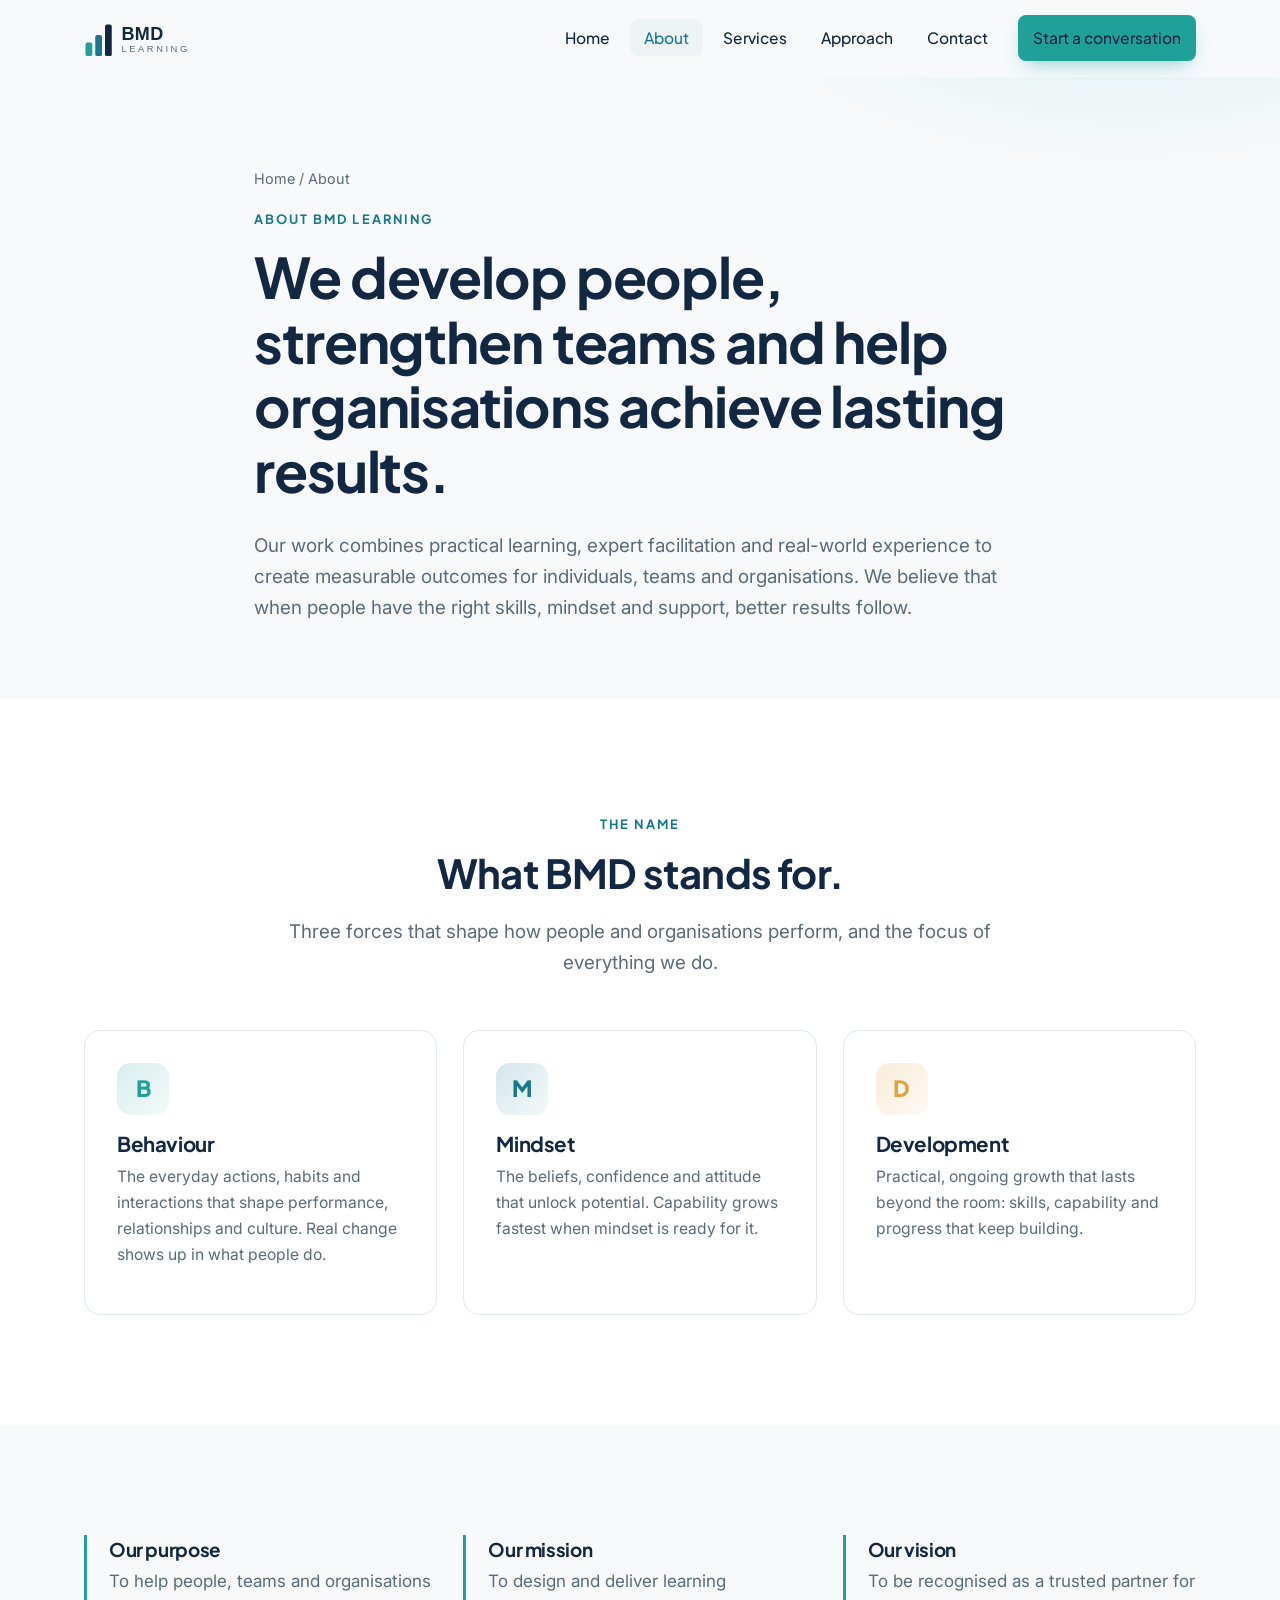
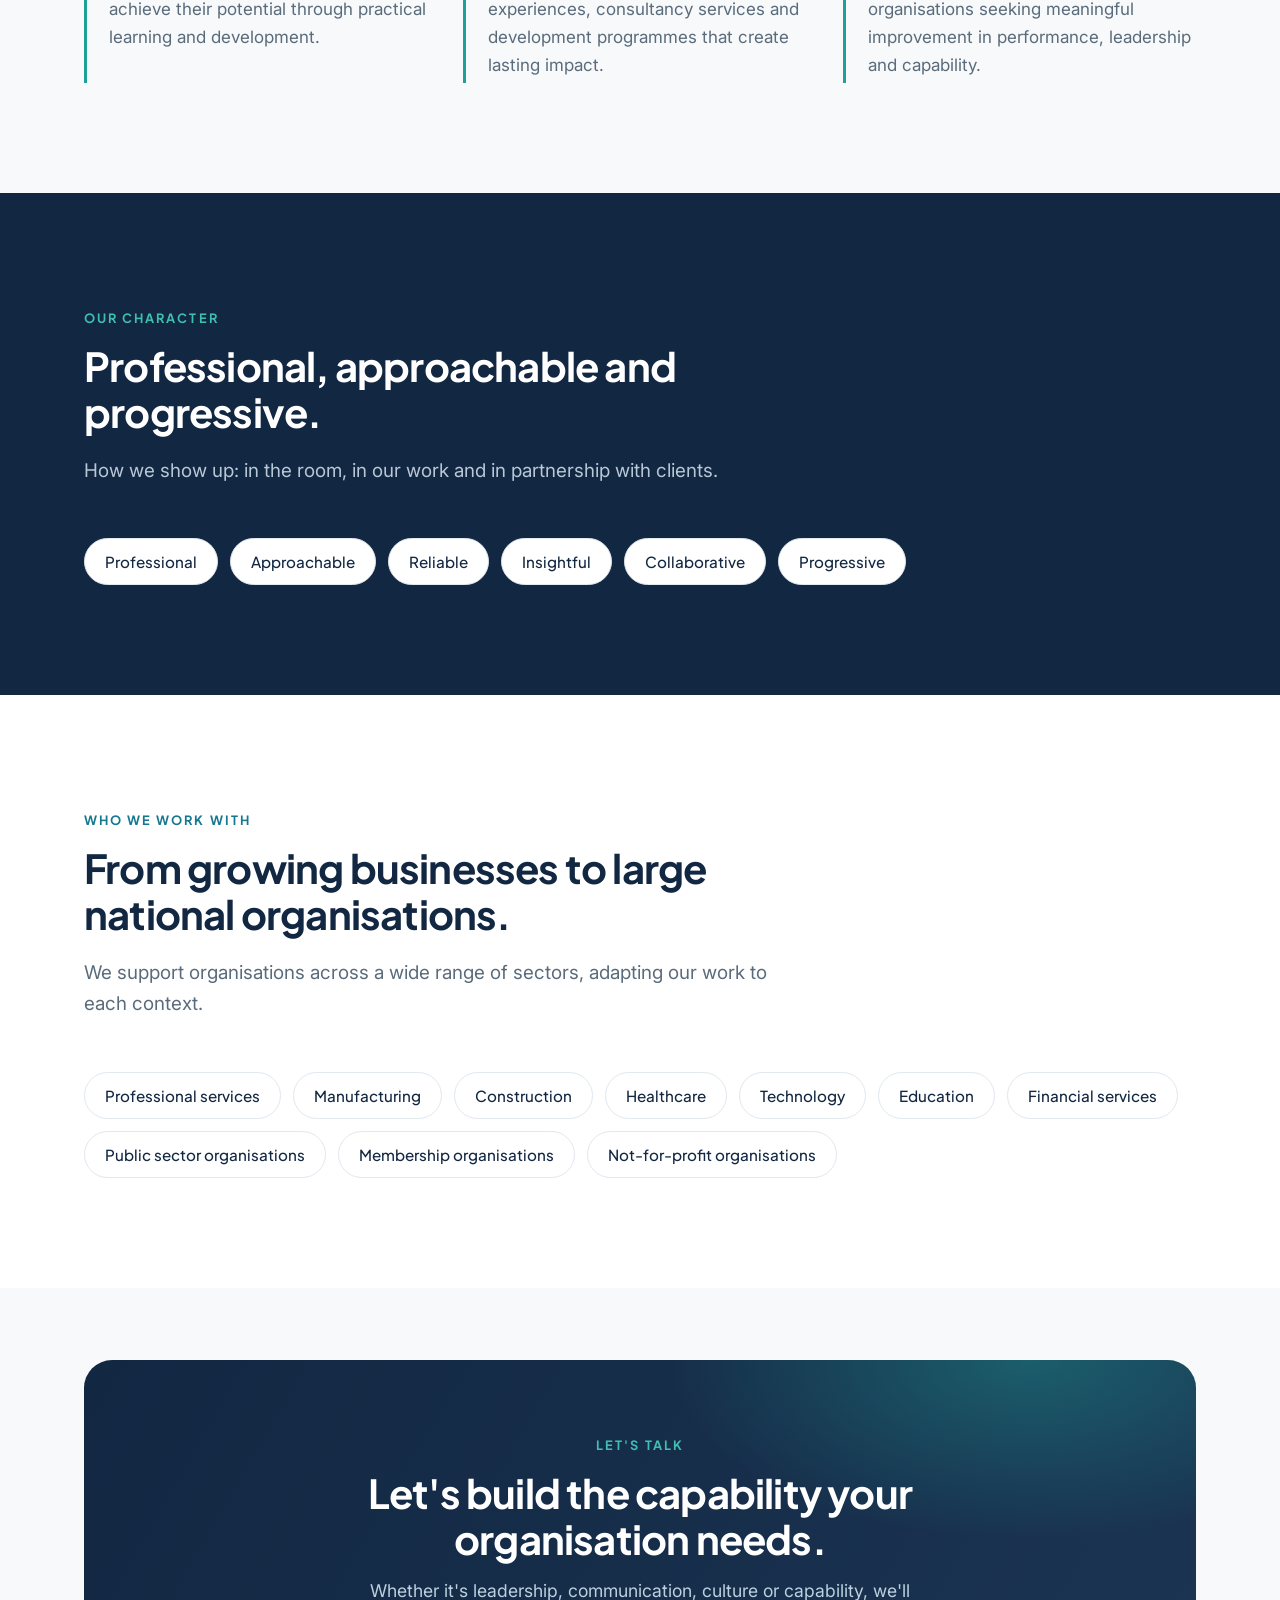
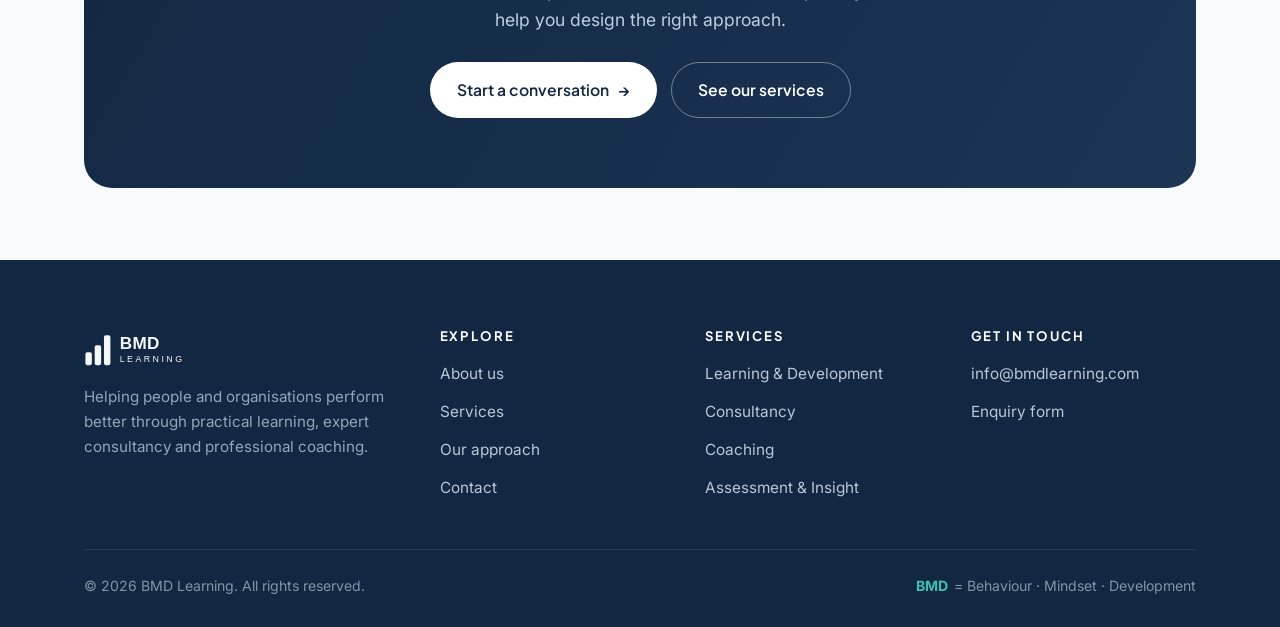
==== commit ebd2a98c: "Relabel "Brand personality" section as "Our character" Co-Authored-By: Claude Opus 4.8 <noreply@anth" ====
--- a/about.html
+++ b/about.html
@@ -82,7 +82,7 @@
     <section class="section section--ink">
       <div class="container">
         <div class="section-head reveal">
-          <span class="eyebrow">Brand personality</span>
+          <span class="eyebrow">Our character</span>
           <h2>Professional, approachable and progressive.</h2>
           <p class="lead">How we show up: in the room, in our work and in partnership with clients.</p>
         </div>
